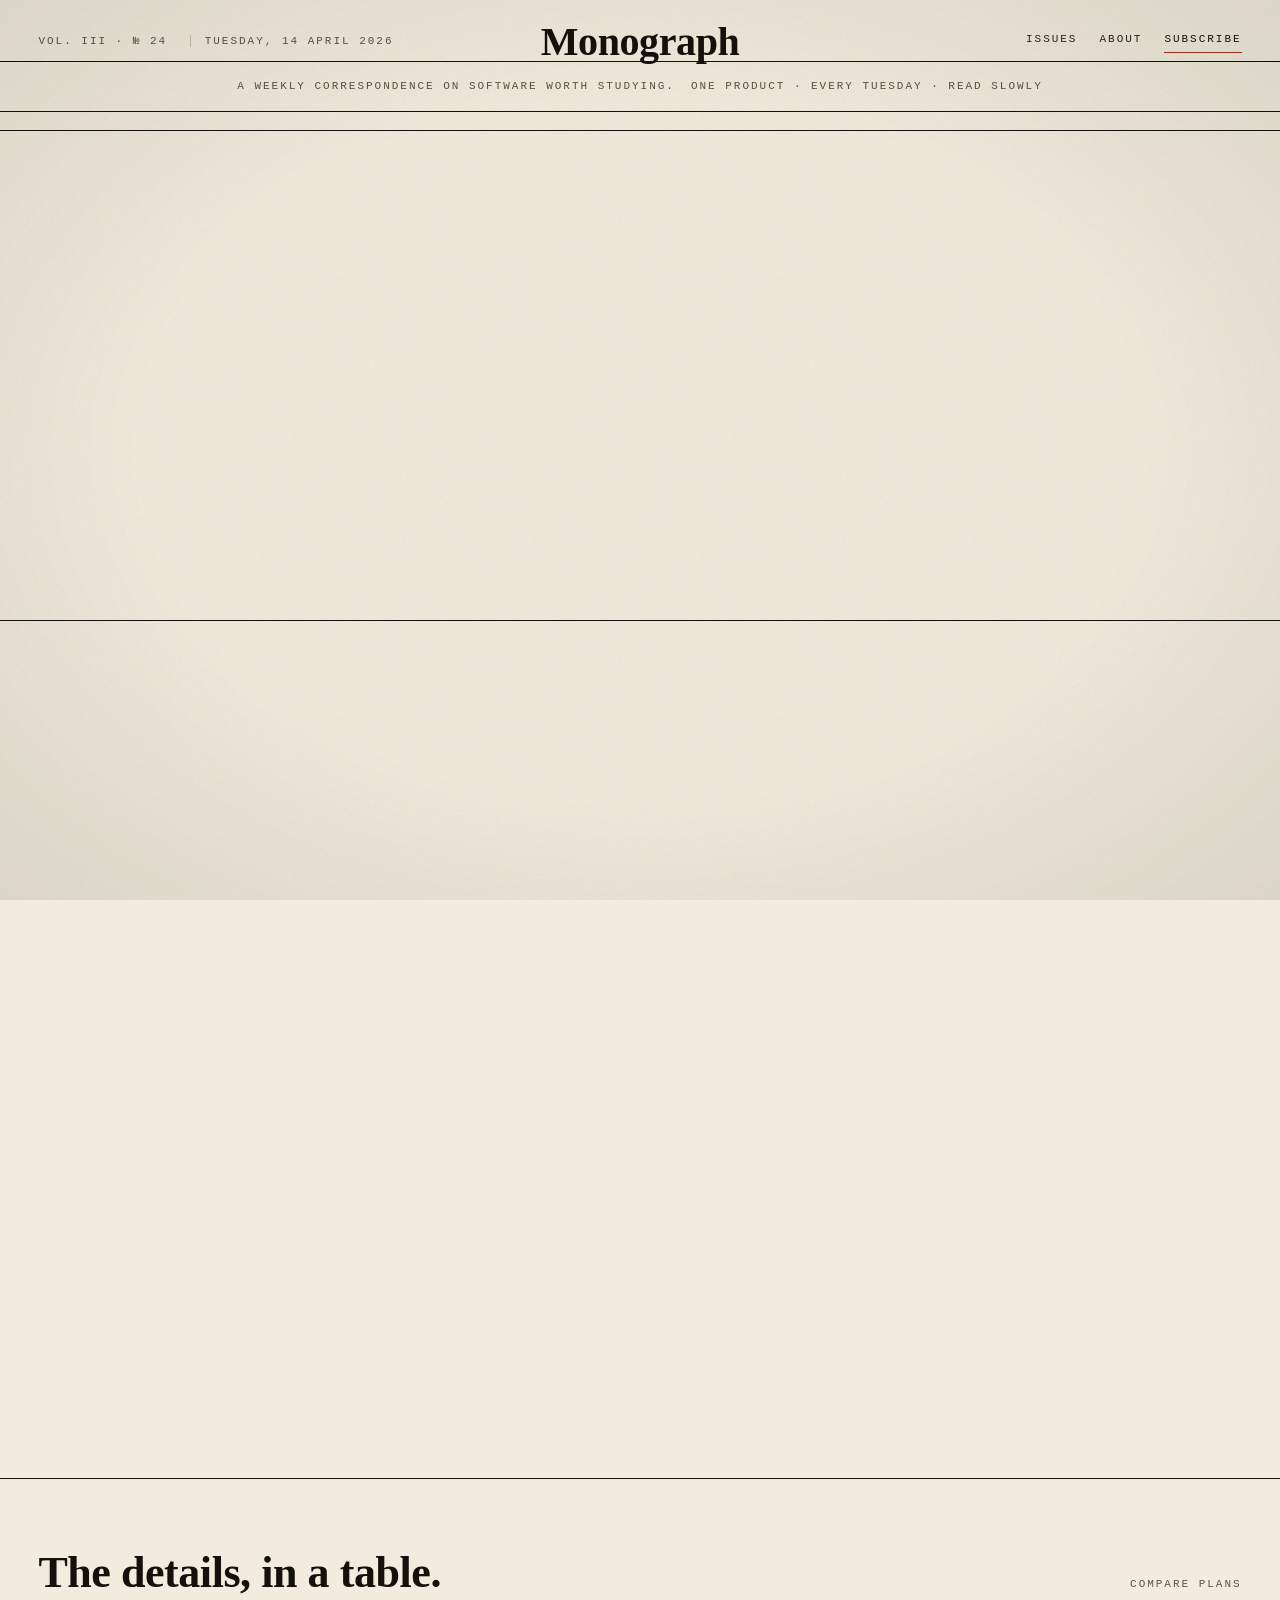
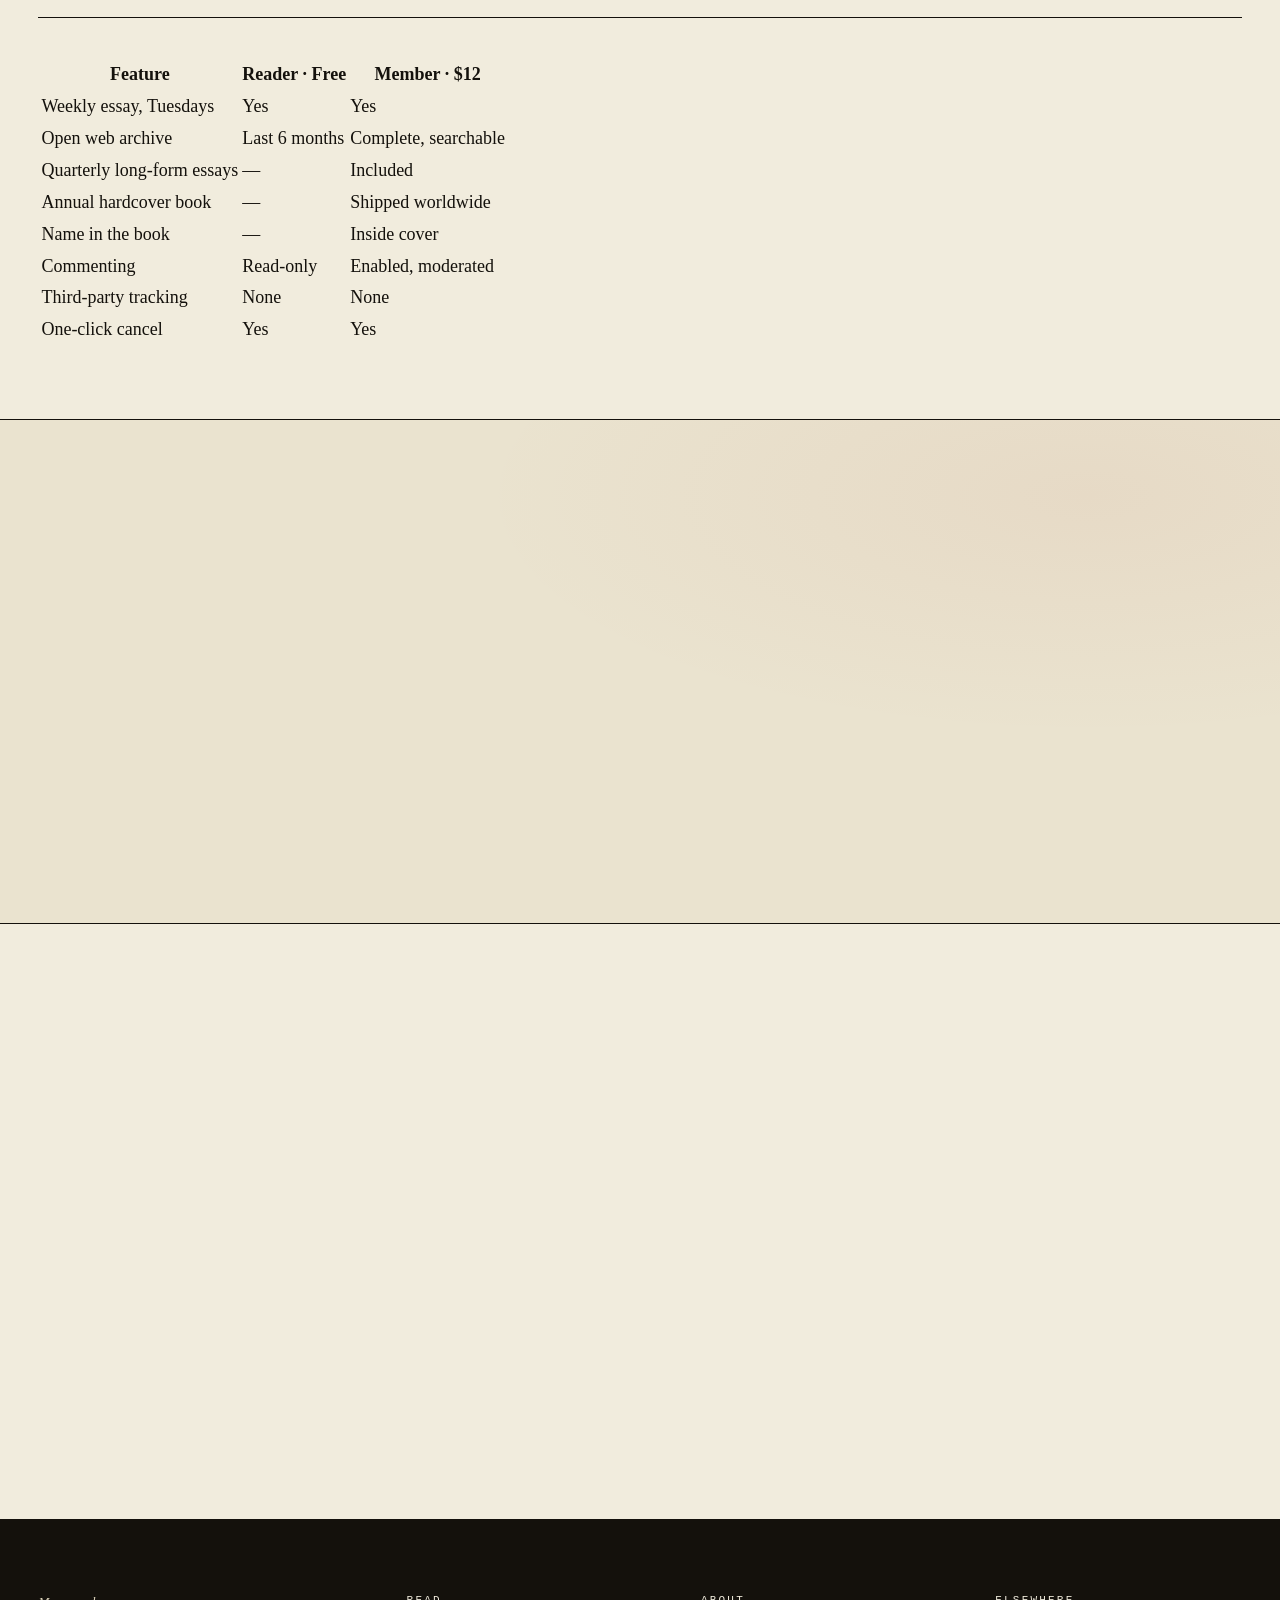
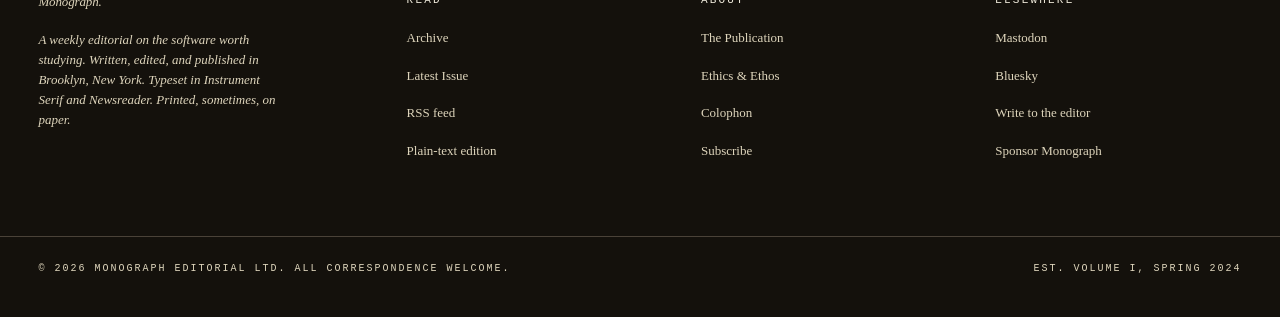
==== pricing.html @ d517e4b1 "Initial commit: Monograph site + weekly issue toolchain Static multi-page editorial site (index, arc" ====
<!doctype html>
<html lang="en">
<head>
<meta charset="utf-8">
<meta name="viewport" content="width=device-width, initial-scale=1">
<meta http-equiv="Content-Security-Policy" content="default-src 'self'; style-src 'self' https://fonts.googleapis.com; font-src 'self' https://fonts.gstatic.com; img-src 'self' data:; script-src 'self'; connect-src 'self'; frame-ancestors 'none'; base-uri 'self'; form-action 'self'; object-src 'none'; upgrade-insecure-requests">
<meta name="referrer" content="strict-origin-when-cross-origin">
<meta name="robots" content="index, follow">
<meta name="color-scheme" content="light">
<meta name="theme-color" content="#F1ECDD">
<title>Subscribe — Monograph</title>
<meta name="description" content="Subscribe to Monograph. Free weekly newsletter plus a $12/month tier with the full archive, quarterly long-form, and the annual book.">

<link rel="preconnect" href="https://fonts.googleapis.com" crossorigin>
<link rel="preconnect" href="https://fonts.gstatic.com" crossorigin>
<link rel="stylesheet" href="https://fonts.googleapis.com/css2?family=Instrument+Serif:ital@0;1&family=Newsreader:ital,opsz,wght@0,6..72,300..700;1,6..72,300..700&family=JetBrains+Mono:wght@400;500&display=swap">
<link rel="stylesheet" href="assets/css/main.css">

<link rel="canonical" href="/pricing.html">
</head>
<body>

<a class="skip" href="#main">Skip to content</a>

<header class="masthead" role="banner">
  <div class="shell masthead-inner">
    <div class="masthead-left">
      <span>Vol. III · №&nbsp;24</span>
      <span>Tuesday, 14 April 2026</span>
    </div>
    <h1 class="wordmark"><a href="index.html" aria-label="Monograph, home">Monograph</a></h1>
    <nav class="masthead-right" aria-label="Primary">
      <a href="archive.html">Issues</a>
      <a href="about.html" data-minor>About</a>
      <a href="pricing.html" aria-current="page">Subscribe</a>
    </nav>
  </div>
  <div class="masthead-sub">
    <div class="masthead-sub-inner">
      <span>A weekly correspondence on software worth studying.</span>
      <span>One product · every Tuesday · read slowly</span>
    </div>
  </div>
</header>

<main id="main">

<section class="page-head">
  <div class="shell">
    <p class="label reveal">Subscribe</p>
    <h1 class="reveal">Two tiers.<br>One <em>pace.</em></h1>
    <p class="dek reveal">Monograph is free to read. A paid membership supports the writing, unlocks the archive, and puts your name in the annual book. Cancel any Tuesday; we will not make it difficult.</p>
  </div>
</section>

<section class="pricing-section" style="padding-top:72px;">
  <div class="shell">
    <div class="plans reveal">
      <article class="plan">
        <p class="label">Reader</p>
        <h3 class="plan-name">The Weekly</h3>
        <div class="plan-price">$0<small>Always</small></div>
        <p class="plan-dek">Free forever. The whole essay, every Tuesday, straight to your inbox.</p>
        <ul class="plan-list">
          <li>Every Tuesday&rsquo;s essay in full, in email</li>
          <li>Open web archive of the last six months</li>
          <li>RSS, plain-text, and HTML editions</li>
          <li>One-click unsubscribe, no retention beyond 30 days</li>
          <li>No tracking pixels, ever</li>
        </ul>
        <a class="btn btn--ghost" href="index.html#signup-heading">Subscribe Free</a>
      </article>

      <article class="plan plan--featured">
        <span class="plan-ribbon">Supporter</span>
        <p class="label">Member</p>
        <h3 class="plan-name">The Full Annual</h3>
        <div class="plan-price">$12<small>/month</small></div>
        <p class="plan-dek">Everything in Reader, plus the complete archive, quarterly long-form, and the annual hardcover.</p>
        <ul class="plan-list">
          <li>Every issue since Volume&nbsp;I, fully searchable</li>
          <li>Quarterly long-form essays (&sim;8,000 words)</li>
          <li>The annual hardcover, shipped worldwide</li>
          <li>Your name printed on the inside cover</li>
          <li>Commenting on all issues, moderated weekly</li>
          <li>Invitation to the annual reader dinner in Brooklyn</li>
        </ul>
        <a class="btn" href="#membership-form" style="align-self:flex-start;">Become a Member</a>
      </article>
    </div>

    <div style="display:grid;grid-template-columns:1fr 1fr;gap:40px;margin-top:64px;max-width:920px;" class="reveal">
      <div>
        <p class="label" style="display:block;margin-bottom:10px;">Annual option</p>
        <p style="font-family:var(--serif-display);font-size:30px;line-height:1.1;letter-spacing:-0.01em;color:var(--ink);">Pay annually at <em style="color:var(--accent);font-style:italic;">$120</em> &mdash; two months on the house.</p>
      </div>
      <div>
        <p class="label" style="display:block;margin-bottom:10px;">Founding reader</p>
        <p style="font-family:var(--serif-display);font-size:30px;line-height:1.1;letter-spacing:-0.01em;color:var(--ink);">Name a price above <em style="color:var(--accent);font-style:italic;">$240/year</em>. Extra support shows up in the book.</p>
      </div>
    </div>
  </div>
</section>

<section class="issues-section" style="padding-top:88px;" aria-labelledby="compare-heading">
  <div class="shell">
    <div class="section-head">
      <h2 id="compare-heading">The details, in a table.</h2>
      <span class="label">Compare plans</span>
    </div>

    <div style="border:1px solid var(--ink);overflow-x:auto;">
      <table style="width:100%;border-collapse:collapse;font-family:var(--serif-body);font-size:var(--fs-base);min-width:640px;">
        <thead>
          <tr style="border-bottom:1px solid var(--ink);background:var(--paper-soft);">
            <th style="text-align:left;padding:18px 22px;font-family:var(--mono);font-size:var(--fs-micro);text-transform:uppercase;letter-spacing:0.2em;color:var(--ink-3);font-weight:400;">Feature</th>
            <th style="text-align:left;padding:18px 22px;font-family:var(--mono);font-size:var(--fs-micro);text-transform:uppercase;letter-spacing:0.2em;color:var(--ink-3);font-weight:400;">Reader &middot; Free</th>
            <th style="text-align:left;padding:18px 22px;font-family:var(--mono);font-size:var(--fs-micro);text-transform:uppercase;letter-spacing:0.2em;color:var(--accent);font-weight:400;">Member &middot; $12</th>
          </tr>
        </thead>
        <tbody>
          <tr style="border-bottom:1px solid var(--rule-soft);"><td style="padding:16px 22px;">Weekly essay, Tuesdays</td><td style="padding:16px 22px;">Yes</td><td style="padding:16px 22px;">Yes</td></tr>
          <tr style="border-bottom:1px solid var(--rule-soft);"><td style="padding:16px 22px;">Open web archive</td><td style="padding:16px 22px;">Last 6 months</td><td style="padding:16px 22px;">Complete, searchable</td></tr>
          <tr style="border-bottom:1px solid var(--rule-soft);"><td style="padding:16px 22px;">Quarterly long-form essays</td><td style="padding:16px 22px;">—</td><td style="padding:16px 22px;">Included</td></tr>
          <tr style="border-bottom:1px solid var(--rule-soft);"><td style="padding:16px 22px;">Annual hardcover book</td><td style="padding:16px 22px;">—</td><td style="padding:16px 22px;">Shipped worldwide</td></tr>
          <tr style="border-bottom:1px solid var(--rule-soft);"><td style="padding:16px 22px;">Name in the book</td><td style="padding:16px 22px;">—</td><td style="padding:16px 22px;">Inside cover</td></tr>
          <tr style="border-bottom:1px solid var(--rule-soft);"><td style="padding:16px 22px;">Commenting</td><td style="padding:16px 22px;">Read-only</td><td style="padding:16px 22px;">Enabled, moderated</td></tr>
          <tr style="border-bottom:1px solid var(--rule-soft);"><td style="padding:16px 22px;">Third-party tracking</td><td style="padding:16px 22px;">None</td><td style="padding:16px 22px;">None</td></tr>
          <tr><td style="padding:16px 22px;">One-click cancel</td><td style="padding:16px 22px;">Yes</td><td style="padding:16px 22px;">Yes</td></tr>
        </tbody>
      </table>
    </div>
  </div>
</section>

<section class="signup" id="membership-form" aria-labelledby="signup-heading-pricing">
  <div class="shell signup-grid">
    <div class="reveal">
      <p class="label" style="color:var(--accent);margin-bottom:20px;display:block;">Start reading</p>
      <h2 id="signup-heading-pricing">Begin with the <em>free</em><br>weekly letter.</h2>
      <p>Subscribe to the free edition below. To upgrade to Member, follow the link in this Tuesday&rsquo;s email &mdash; we route billing through a real processor rather than a form on this page.</p>
    </div>
    <form class="signup-form reveal" data-signup data-source="pricing" action="/api/subscribe" method="post" novalidate>
      <label class="label" for="email-pricing">Enter your email address</label>
      <div class="field">
        <input type="email" id="email-pricing" name="email" placeholder="reader@example.com" autocomplete="email" maxlength="254" spellcheck="false" required>
        <button type="submit" class="btn">Subscribe</button>
      </div>
      <div class="hp-field" aria-hidden="true">
        <label for="hp-pricing">Leave this field empty</label>
        <input type="text" id="hp-pricing" name="website" tabindex="-1" autocomplete="off">
      </div>
      <p class="form-note">Free. One email each Tuesday. Unsubscribe with a single click.</p>
      <p class="form-status" role="status" aria-live="polite"></p>
    </form>
  </div>
</section>

<section class="ednote">
  <div class="shell ednote-grid">
    <div class="reveal">
      <p class="label">FAQ</p>
      <hr class="rule" style="margin-top:18px;max-width:96px;">
    </div>
    <div class="ednote-body reveal">
      <p><em>Is the archive really free for six months?</em> Yes. Every issue is free to read for at least six months; about half of them are free forever. Membership unlocks the full back catalogue.</p>
      <p><em>Do you have a student rate?</em> Write to us with any .edu address; we will switch your membership to $5/mo, no questions.</p>
      <p><em>Can companies buy a group membership?</em> Yes. Team plans start at ten seats for $800/yr. Each seat is a real person with a real archive. No site licenses, no seat-pool abuse.</p>
      <p><em>What about refunds?</em> We refund unused months, pro-rated, for any reason, if you ask within a year.</p>
    </div>
  </div>
</section>

</main>

<footer class="colophon" role="contentinfo">
  <div class="shell colophon-grid">
    <div>
      <p class="colophon-mark">Monograph.</p>
      <p>A weekly editorial on the software worth studying. Written, edited, and published in Brooklyn, New York. Typeset in Instrument Serif and Newsreader. Printed, sometimes, on paper.</p>
    </div>
    <div>
      <h4>Read</h4>
      <ul>
        <li><a href="archive.html">Archive</a></li>
        <li><a href="issues/024-linear.html">Latest Issue</a></li>
        <li><a href="#">RSS feed</a></li>
        <li><a href="#">Plain-text edition</a></li>
      </ul>
    </div>
    <div>
      <h4>About</h4>
      <ul>
        <li><a href="about.html">The Publication</a></li>
        <li><a href="about.html#ethics">Ethics &amp; Ethos</a></li>
        <li><a href="about.html#colophon">Colophon</a></li>
        <li><a href="pricing.html">Subscribe</a></li>
      </ul>
    </div>
    <div>
      <h4>Elsewhere</h4>
      <ul>
        <li><a href="#" rel="noopener noreferrer">Mastodon</a></li>
        <li><a href="#" rel="noopener noreferrer">Bluesky</a></li>
        <li><a href="mailto:editor@monograph.press">Write to the editor</a></li>
        <li><a href="#" rel="noopener noreferrer">Sponsor Monograph</a></li>
      </ul>
    </div>
  </div>

  <div class="shell colophon-bottom">
    <span>© <span data-year>2026</span> Monograph Editorial Ltd. All correspondence welcome.</span>
    <span>Est. Volume I, Spring 2024</span>
  </div>
</footer>

<script src="assets/js/main.js" defer></script>
<script src="assets/js/signup.js" defer></script>
</body>
</html>
---- assets/css/main.css ----
/* =========================================================
   Monograph — Editorial stylesheet
   ========================================================= */

/* ---------- Reset ---------- */
*, *::before, *::after { box-sizing: border-box; }
html, body, h1, h2, h3, h4, h5, h6, p, figure, blockquote, dl, dd, ul, ol { margin: 0; padding: 0; }
ul, ol { list-style: none; }
img, svg { display: block; max-width: 100%; }
button { font: inherit; background: none; border: 0; cursor: pointer; color: inherit; }
input, textarea { font: inherit; color: inherit; }
a { color: inherit; text-decoration: none; }

/* ---------- Tokens ---------- */
:root {
  /* Palette — aged paper, ink, vermillion */
  --paper:        #F1ECDD;
  --paper-soft:   #EAE3CF;
  --paper-deep:   #DED5BC;
  --ink:          #14110C;
  --ink-2:        #2A241B;
  --ink-3:        #5B5244;
  --ink-4:        #8A8170;
  --rule:         #C8BFA6;
  --rule-soft:    #D7CEB6;
  --accent:       #A5321E;   /* vermillion */
  --accent-deep:  #7F2614;
  --moss:         #3E4E37;   /* secondary link color */

  /* Type */
  --serif-display: "Instrument Serif", "EB Garamond", "Hoefler Text", Georgia, serif;
  --serif-body:    "Newsreader", "Source Serif 4", "Charter", Georgia, serif;
  --mono:          "JetBrains Mono", "IBM Plex Mono", ui-monospace, Menlo, monospace;

  /* Scale */
  --fs-micro:   11px;
  --fs-small:   13px;
  --fs-base:    18px;
  --fs-lede:    22px;
  --fs-h3:      28px;
  --fs-h2:      44px;
  --fs-h1:      72px;
  --fs-display: 128px;

  /* Layout */
  --gutter: clamp(20px, 3vw, 40px);
  --max: 1320px;
  --content: 680px;

  /* Motion */
  --ease: cubic-bezier(0.2, 0.6, 0.2, 1);
}

@media (max-width: 820px) {
  :root {
    --fs-h1: 52px;
    --fs-h2: 34px;
    --fs-display: 84px;
    --fs-base: 17px;
  }
}

/* ---------- Base ---------- */
html { -webkit-text-size-adjust: 100%; scroll-behavior: smooth; }
body {
  font-family: var(--serif-body);
  font-size: var(--fs-base);
  line-height: 1.55;
  color: var(--ink);
  background: var(--paper);
  font-variant-numeric: oldstyle-nums;
  -webkit-font-smoothing: antialiased;
  -moz-osx-font-smoothing: grayscale;
  text-rendering: optimizeLegibility;
  min-height: 100vh;
  position: relative;
  overflow-x: hidden;
}

/* Paper grain overlay */
body::before {
  content: "";
  position: fixed;
  inset: 0;
  pointer-events: none;
  z-index: 1000;
  opacity: 0.35;
  mix-blend-mode: multiply;
  background-image: url("data:image/svg+xml;utf8,<svg xmlns='http://www.w3.org/2000/svg' width='220' height='220'><filter id='n'><feTurbulence type='fractalNoise' baseFrequency='0.9' numOctaves='2' stitchTiles='stitch'/><feColorMatrix values='0 0 0 0 0.08  0 0 0 0 0.07  0 0 0 0 0.05  0 0 0 0.18 0'/></filter><rect width='100%' height='100%' filter='url(%23n)'/></svg>");
}

/* Vignette for paper edges */
body::after {
  content: "";
  position: fixed;
  inset: 0;
  pointer-events: none;
  z-index: 999;
  background: radial-gradient(ellipse at center, transparent 55%, rgba(20,17,12,0.08) 100%);
}

::selection { background: var(--accent); color: var(--paper); }

/* ---------- Typographic primitives ---------- */
.display {
  font-family: var(--serif-display);
  font-weight: 400;
  letter-spacing: -0.01em;
  line-height: 0.95;
}

.ital { font-style: italic; font-family: var(--serif-display); letter-spacing: 0; }

.label {
  font-family: var(--mono);
  font-size: var(--fs-micro);
  text-transform: uppercase;
  letter-spacing: 0.18em;
  color: var(--ink-3);
}

.rule {
  border: 0;
  height: 1px;
  background: var(--ink);
  margin: 0;
}

.rule--soft { background: var(--rule); }
.rule--thick { height: 3px; background: var(--ink); }
.rule--double {
  height: 6px;
  background: none;
  border-top: 1px solid var(--ink);
  border-bottom: 1px solid var(--ink);
}

a {
  color: var(--ink);
  text-decoration: underline;
  text-decoration-color: var(--rule);
  text-underline-offset: 0.18em;
  text-decoration-thickness: 1px;
  transition: color 180ms var(--ease), text-decoration-color 180ms var(--ease);
}
a:hover {
  color: var(--accent);
  text-decoration-color: var(--accent);
}

/* ---------- Layout shell ---------- */
.shell {
  max-width: var(--max);
  margin: 0 auto;
  padding: 0 var(--gutter);
  position: relative;
  z-index: 2;
}

/* ---------- Masthead ---------- */
.masthead {
  padding: 22px 0 18px;
  border-bottom: 1px solid var(--ink);
  background: var(--paper);
  position: relative;
  z-index: 10;
}

.masthead-inner {
  display: grid;
  grid-template-columns: 1fr auto 1fr;
  align-items: center;
  gap: 24px;
}

.masthead-left {
  font-family: var(--mono);
  font-size: var(--fs-micro);
  text-transform: uppercase;
  letter-spacing: 0.18em;
  color: var(--ink-3);
}

.masthead-left span + span { margin-left: 14px; padding-left: 14px; border-left: 1px solid var(--rule); }

.wordmark {
  font-family: var(--serif-display);
  font-size: 40px;
  line-height: 1;
  letter-spacing: -0.01em;
  text-align: center;
  color: var(--ink);
}

.wordmark a { text-decoration: none; }
.wordmark a:hover { color: var(--accent); }

.masthead-right {
  justify-self: end;
  display: flex;
  align-items: center;
  gap: 22px;
  font-family: var(--mono);
  font-size: var(--fs-micro);
  text-transform: uppercase;
  letter-spacing: 0.18em;
}

.masthead-right a { text-decoration: none; color: var(--ink-2); position: relative; padding-bottom: 4px; }
.masthead-right a::after {
  content: "";
  position: absolute;
  left: 0; right: 0; bottom: 0;
  height: 1px;
  background: var(--accent);
  transform: scaleX(0);
  transform-origin: left;
  transition: transform 280ms var(--ease);
}
.masthead-right a:hover { color: var(--ink); }
.masthead-right a:hover::after, .masthead-right a[aria-current="page"]::after { transform: scaleX(1); }
.masthead-right a[aria-current="page"] { color: var(--ink); }

.masthead-sub {
  border-top: 1px solid var(--ink);
  border-bottom: 1px solid var(--ink);
  padding: 8px 0;
  margin-top: -1px;
  display: flex;
  justify-content: space-between;
  align-items: center;
  font-family: var(--mono);
  font-size: var(--fs-micro);
  text-transform: uppercase;
  letter-spacing: 0.18em;
  color: var(--ink-3);
}

.masthead-sub-inner {
  max-width: var(--max);
  margin: 0 auto;
  padding: 8px var(--gutter);
  display: flex;
  justify-content: space-between;
  gap: 16px;
  flex-wrap: wrap;
}

@media (max-width: 760px) {
  .masthead-left { display: none; }
  .masthead-inner { grid-template-columns: 1fr auto; }
  .masthead-right { gap: 14px; }
  .masthead-right a[data-minor] { display: none; }
  .wordmark { font-size: 30px; }
}

/* ---------- Hero / Lead ---------- */
.lead {
  padding: 56px 0 40px;
  border-bottom: 1px solid var(--ink);
  position: relative;
}

.lead-grid {
  display: grid;
  grid-template-columns: 1.4fr 1fr;
  gap: 56px;
  align-items: end;
}

.lead-headline {
  font-family: var(--serif-display);
  font-size: var(--fs-display);
  line-height: 0.92;
  letter-spacing: -0.02em;
  color: var(--ink);
}

.lead-headline em {
  font-style: italic;
  color: var(--accent);
  font-family: var(--serif-display);
}

.lead-kicker {
  font-family: var(--mono);
  font-size: var(--fs-micro);
  letter-spacing: 0.22em;
  text-transform: uppercase;
  color: var(--accent);
  margin-bottom: 22px;
}

.lead-kicker::before { content: "§ "; }

.lead-sub {
  font-family: var(--serif-body);
  font-size: var(--fs-lede);
  line-height: 1.45;
  color: var(--ink-2);
  font-style: italic;
  max-width: 46ch;
}

.lead-meta {
  display: flex;
  flex-direction: column;
  gap: 14px;
  border-left: 1px solid var(--ink);
  padding-left: 28px;
}

.lead-meta .label { color: var(--ink-3); }
.lead-meta p { font-size: var(--fs-base); color: var(--ink-2); line-height: 1.5; }
.lead-meta strong { font-weight: 500; color: var(--ink); }

@media (max-width: 880px) {
  .lead-grid { grid-template-columns: 1fr; gap: 36px; }
  .lead-meta { border-left: 0; padding-left: 0; border-top: 1px solid var(--rule); padding-top: 22px; }
}

/* ---------- Feature (current issue) ---------- */
.feature {
  padding: 72px 0 80px;
  border-bottom: 1px solid var(--ink);
}

.feature-header {
  display: flex;
  justify-content: space-between;
  align-items: baseline;
  margin-bottom: 34px;
  flex-wrap: wrap;
  gap: 12px;
}

.feature-title {
  font-family: var(--mono);
  font-size: var(--fs-micro);
  letter-spacing: 0.22em;
  text-transform: uppercase;
  color: var(--ink);
}

.feature-title::before {
  content: "";
  display: inline-block;
  width: 28px;
  height: 1px;
  background: var(--accent);
  vertical-align: middle;
  margin-right: 14px;
  transform: translateY(-2px);
}

.feature-grid {
  display: grid;
  grid-template-columns: 1.1fr 1fr;
  gap: 72px;
  align-items: start;
}

.feature-cover {
  aspect-ratio: 4 / 5;
  position: relative;
  overflow: hidden;
  background: var(--ink);
  border: 1px solid var(--ink);
  box-shadow: 14px 14px 0 var(--ink);
}

.feature-copy h2 {
  font-family: var(--serif-display);
  font-size: var(--fs-h1);
  line-height: 0.95;
  letter-spacing: -0.01em;
  color: var(--ink);
  margin-bottom: 22px;
}

.feature-copy .dek {
  font-size: var(--fs-lede);
  line-height: 1.5;
  color: var(--ink-2);
  margin-bottom: 28px;
  font-style: italic;
}

.byline {
  font-family: var(--mono);
  font-size: var(--fs-micro);
  text-transform: uppercase;
  letter-spacing: 0.18em;
  color: var(--ink-3);
  display: flex;
  gap: 16px;
  flex-wrap: wrap;
  margin-bottom: 28px;
}

.byline span + span::before { content: "· "; margin-right: 4px; color: var(--ink-4); }

.excerpt {
  font-size: var(--fs-base);
  line-height: 1.65;
  color: var(--ink-2);
  margin-bottom: 32px;
  max-width: 52ch;
}

.excerpt p + p { margin-top: 1em; }

.readmore {
  font-family: var(--mono);
  font-size: var(--fs-small);
  text-transform: uppercase;
  letter-spacing: 0.18em;
  text-decoration: none;
  color: var(--ink);
  border-bottom: 1px solid var(--ink);
  padding-bottom: 4px;
  transition: color 180ms var(--ease), border-color 180ms var(--ease), transform 220ms var(--ease);
  display: inline-block;
}

.readmore:hover {
  color: var(--accent);
  border-color: var(--accent);
  transform: translateX(3px);
}

.readmore::after { content: " →"; }

@media (max-width: 960px) {
  .feature-grid { grid-template-columns: 1fr; gap: 44px; }
  .feature-cover { max-width: 420px; box-shadow: 10px 10px 0 var(--ink); }
}

/* ---------- Covers (CSS-only editorial art) ---------- */
.cover {
  width: 100%;
  height: 100%;
  position: relative;
  display: flex;
  flex-direction: column;
  justify-content: space-between;
  padding: 28px;
  font-family: var(--mono);
  font-size: var(--fs-micro);
  text-transform: uppercase;
  letter-spacing: 0.2em;
}

.cover-head, .cover-foot {
  display: flex;
  justify-content: space-between;
  color: inherit;
  opacity: 0.85;
  z-index: 3;
  position: relative;
}

.cover-title {
  font-family: var(--serif-display);
  font-size: clamp(36px, 5vw, 64px);
  line-height: 0.9;
  letter-spacing: -0.02em;
  text-transform: none;
  z-index: 3;
  position: relative;
}

/* -- Variants -- */
.cover--linear {
  background: #0B0B0B;
  color: #F1ECDD;
}
.cover--linear::before {
  content: "";
  position: absolute;
  inset: 0;
  background:
    repeating-linear-gradient(90deg, rgba(241,236,221,0.10) 0 1px, transparent 1px 56px),
    repeating-linear-gradient(0deg, rgba(241,236,221,0.06) 0 1px, transparent 1px 56px);
}
.cover--linear::after {
  content: "";
  position: absolute;
  left: 50%; top: 55%;
  width: 58%; height: 58%;
  transform: translate(-50%, -50%) rotate(18deg);
  background: conic-gradient(from 210deg, rgba(165,50,30,0.95), rgba(241,236,221,0.08), rgba(165,50,30,0.95));
  filter: blur(30px);
  opacity: 0.7;
}

.cover--arc {
  background: linear-gradient(160deg, #F1ECDD 0%, #EAE3CF 100%);
  color: var(--ink);
}
.cover--arc::before {
  content: "";
  position: absolute;
  left: -20%; bottom: -40%;
  width: 140%; height: 120%;
  border-radius: 50%;
  background: conic-gradient(from 0deg,
    #FF8A3D, #F1A54E, #E7D66A, #86C97B, #61B8D1, #9D86D9, #D56BA5, #FF8A3D);
  filter: blur(24px);
  opacity: 0.55;
}
.cover--arc::after {
  content: "";
  position: absolute;
  left: -15%; bottom: -30%;
  width: 130%; height: 100%;
  border-radius: 50%;
  border: 1.5px solid var(--ink);
  opacity: 0.4;
}

.cover--raycast {
  background: #161312;
  color: #F1ECDD;
}
.cover--raycast::before {
  content: "⌘  ⎋  ⌥  ⌃  ⇧  ⏎  ⌫  ⇥";
  position: absolute;
  inset: 0;
  display: flex;
  align-items: center;
  justify-content: center;
  font-family: var(--mono);
  font-size: 120px;
  letter-spacing: 0.1em;
  color: rgba(241,236,221,0.08);
  white-space: nowrap;
  overflow: hidden;
}
.cover--raycast::after {
  content: "_";
  position: absolute;
  right: 28px; bottom: 80px;
  font-family: var(--mono);
  color: var(--accent);
  font-size: 56px;
  animation: blink 1s steps(1) infinite;
}
@keyframes blink { 50% { opacity: 0; } }

.cover--things {
  background: #F1ECDD;
  color: var(--ink);
  border: 1px solid var(--ink);
  box-shadow: none;
}
.cover--things::before {
  content: "";
  position: absolute;
  left: 50%; top: 50%;
  width: 22%; aspect-ratio: 1;
  transform: translate(-50%, -50%);
  border: 1.5px solid var(--ink);
  border-radius: 50%;
}
.cover--things::after {
  content: "";
  position: absolute;
  left: 50%; top: 50%;
  width: 6px; height: 6px;
  transform: translate(-50%, -50%);
  background: var(--accent);
  border-radius: 50%;
  box-shadow:
    0 0 0 8px var(--paper),
    -80px 0 0 0 var(--ink),
    80px 0 0 0 var(--ink);
}

.cover--figma {
  background: #F1ECDD;
  color: var(--ink);
  overflow: hidden;
}
.cover--figma::before {
  content: "";
  position: absolute;
  left: 20%; top: 18%;
  width: 58%; height: 58%;
  background: #A5321E;
  mix-blend-mode: multiply;
  transform: rotate(-6deg);
}
.cover--figma::after {
  content: "";
  position: absolute;
  left: 32%; top: 32%;
  width: 58%; height: 58%;
  background: #3E4E37;
  mix-blend-mode: multiply;
  transform: rotate(9deg);
  opacity: 0.9;
}

.cover--notion {
  background: #F1ECDD;
  color: var(--ink);
}
.cover--notion::before {
  content: "";
  position: absolute;
  inset: 18% 18% 18% 18%;
  background:
    linear-gradient(var(--ink), var(--ink)) top left / 100% 1.5px no-repeat,
    linear-gradient(var(--ink), var(--ink)) 0 25% / 100% 1.5px no-repeat,
    linear-gradient(var(--ink), var(--ink)) 0 50% / 100% 1.5px no-repeat,
    linear-gradient(var(--ink), var(--ink)) 0 75% / 100% 1.5px no-repeat,
    linear-gradient(var(--ink), var(--ink)) bottom / 100% 1.5px no-repeat,
    linear-gradient(var(--ink), var(--ink)) left / 1.5px 100% no-repeat,
    linear-gradient(var(--ink), var(--ink)) 25% 0 / 1.5px 100% no-repeat,
    linear-gradient(var(--ink), var(--ink)) 50% 0 / 1.5px 100% no-repeat,
    linear-gradient(var(--ink), var(--ink)) 75% 0 / 1.5px 100% no-repeat,
    linear-gradient(var(--ink), var(--ink)) right / 1.5px 100% no-repeat;
}
.cover--notion::after {
  content: "";
  position: absolute;
  left: 25%; top: 25%;
  width: 25%; height: 25%;
  background: var(--accent);
}

.cover-num {
  position: absolute;
  bottom: 28px; right: 28px;
  font-family: var(--serif-display);
  font-size: clamp(60px, 8vw, 108px);
  line-height: 0.8;
  color: currentColor;
  opacity: 0.9;
  z-index: 3;
  font-style: italic;
}

/* ---------- Archive / issue grid ---------- */
.issues-section { padding: 72px 0; border-bottom: 1px solid var(--ink); }

.section-head {
  display: flex;
  justify-content: space-between;
  align-items: baseline;
  padding-bottom: 22px;
  border-bottom: 1px solid var(--ink);
  margin-bottom: 40px;
  flex-wrap: wrap;
  gap: 12px;
}

.section-head h2 {
  font-family: var(--serif-display);
  font-size: var(--fs-h2);
  letter-spacing: -0.01em;
  line-height: 1;
}

.section-head .label { color: var(--ink-3); }

.issue-grid {
  display: grid;
  grid-template-columns: repeat(3, 1fr);
  gap: 36px 44px;
}

@media (max-width: 960px) { .issue-grid { grid-template-columns: repeat(2, 1fr); } }
@media (max-width: 620px) { .issue-grid { grid-template-columns: 1fr; } }

.issue-card {
  display: flex;
  flex-direction: column;
  gap: 16px;
  text-decoration: none;
  color: inherit;
  transition: transform 350ms var(--ease);
}

.issue-card .thumb {
  aspect-ratio: 4 / 5;
  position: relative;
  overflow: hidden;
  transition: box-shadow 350ms var(--ease), transform 500ms var(--ease);
  border: 1px solid var(--ink);
}

.issue-card:hover { text-decoration: none; }
.issue-card:hover .thumb {
  box-shadow: 10px 10px 0 var(--ink);
  transform: translate(-3px, -3px);
}

.issue-card .meta {
  display: flex;
  justify-content: space-between;
  font-family: var(--mono);
  font-size: var(--fs-micro);
  text-transform: uppercase;
  letter-spacing: 0.2em;
  color: var(--ink-3);
}

.issue-card h3 {
  font-family: var(--serif-display);
  font-size: var(--fs-h3);
  line-height: 1.05;
  color: var(--ink);
  letter-spacing: -0.005em;
}

.issue-card .subject {
  font-family: var(--mono);
  font-size: var(--fs-micro);
  text-transform: uppercase;
  letter-spacing: 0.18em;
  color: var(--accent);
}

.issue-card .sub {
  font-size: var(--fs-small);
  color: var(--ink-3);
  font-style: italic;
  line-height: 1.5;
}

.issue-card:hover h3 { color: var(--accent); }

/* ---------- Signup ---------- */
.signup {
  padding: 88px 0 96px;
  border-bottom: 1px solid var(--ink);
  background:
    radial-gradient(ellipse at 85% 15%, rgba(165,50,30,0.05), transparent 40%),
    var(--paper-soft);
  position: relative;
}

.signup-grid {
  display: grid;
  grid-template-columns: 1.3fr 1fr;
  gap: 72px;
  align-items: center;
}

.signup h2 {
  font-family: var(--serif-display);
  font-size: clamp(44px, 6vw, 88px);
  line-height: 0.95;
  letter-spacing: -0.01em;
  color: var(--ink);
  margin-bottom: 20px;
}

.signup h2 em { color: var(--accent); font-style: italic; }

.signup p {
  font-size: var(--fs-lede);
  line-height: 1.5;
  color: var(--ink-2);
  max-width: 50ch;
  font-style: italic;
}

.signup-form {
  background: var(--paper);
  border: 1px solid var(--ink);
  padding: 32px;
  box-shadow: 12px 12px 0 var(--ink);
  position: relative;
}

.signup-form .label {
  display: block;
  margin-bottom: 16px;
  color: var(--ink);
}

.field {
  display: flex;
  border: 1px solid var(--ink);
  background: var(--paper);
  transition: box-shadow 200ms var(--ease);
}
.field:focus-within { box-shadow: 0 0 0 3px var(--accent); }

.field input[type="email"] {
  flex: 1;
  padding: 16px 18px;
  border: 0;
  background: transparent;
  font-family: var(--serif-body);
  font-size: var(--fs-base);
  outline: 0;
  min-width: 0;
}
.field input[type="email"]::placeholder { color: var(--ink-4); font-style: italic; }

.btn {
  padding: 16px 26px;
  background: var(--ink);
  color: var(--paper);
  border: 0;
  font-family: var(--mono);
  font-size: var(--fs-micro);
  text-transform: uppercase;
  letter-spacing: 0.22em;
  cursor: pointer;
  transition: background 200ms var(--ease);
  white-space: nowrap;
}
.btn:hover { background: var(--accent); }
.btn:disabled { opacity: 0.5; cursor: wait; }

.btn--ghost {
  background: transparent;
  color: var(--ink);
  border: 1px solid var(--ink);
}
.btn--ghost:hover { background: var(--ink); color: var(--paper); }

.form-note {
  margin-top: 14px;
  font-family: var(--mono);
  font-size: var(--fs-micro);
  letter-spacing: 0.08em;
  color: var(--ink-3);
}

.form-status {
  margin-top: 14px;
  font-family: var(--mono);
  font-size: var(--fs-small);
  letter-spacing: 0.08em;
  min-height: 1.4em;
}
.form-status[data-state="error"] { color: var(--accent-deep); }
.form-status[data-state="success"] { color: var(--moss); }

/* Honeypot — hide from humans, present to bots */
.hp-field {
  position: absolute;
  left: -9999px;
  top: auto;
  width: 1px;
  height: 1px;
  overflow: hidden;
}

@media (max-width: 880px) {
  .signup-grid { grid-template-columns: 1fr; gap: 44px; }
  .signup-form { box-shadow: 8px 8px 0 var(--ink); }
  .field { flex-direction: column; }
  .field input[type="email"] { border-bottom: 1px solid var(--ink); }
  .btn { width: 100%; }
}

/* ---------- Editorial note ---------- */
.ednote {
  padding: 96px 0;
  border-bottom: 1px solid var(--ink);
}

.ednote-grid {
  display: grid;
  grid-template-columns: 1fr 2fr;
  gap: 72px;
}

.ednote .label { margin-bottom: 24px; display: block; }

.ednote-body {
  font-family: var(--serif-body);
  font-size: 22px;
  line-height: 1.5;
  color: var(--ink-2);
  max-width: 60ch;
}

.ednote-body p + p { margin-top: 1.1em; }

.ednote-body em { font-style: italic; color: var(--ink); }

.ednote-sig {
  margin-top: 32px;
  font-family: var(--serif-display);
  font-style: italic;
  font-size: 24px;
  color: var(--ink);
}

.ednote-sig small {
  display: block;
  font-family: var(--mono);
  font-size: var(--fs-micro);
  text-transform: uppercase;
  letter-spacing: 0.2em;
  color: var(--ink-3);
  font-style: normal;
  margin-top: 8px;
}

@media (max-width: 880px) {
  .ednote-grid { grid-template-columns: 1fr; gap: 24px; }
}

/* ---------- Pricing preview / table ---------- */
.pricing-section { padding: 88px 0; border-bottom: 1px solid var(--ink); }

.pricing-intro {
  max-width: 60ch;
  margin-bottom: 48px;
}

.pricing-intro h2 {
  font-family: var(--serif-display);
  font-size: var(--fs-h2);
  line-height: 1;
  margin-bottom: 18px;
}

.pricing-intro p {
  font-size: var(--fs-lede);
  color: var(--ink-2);
  font-style: italic;
  line-height: 1.5;
}

.plans {
  display: grid;
  grid-template-columns: 1fr 1fr;
  gap: 0;
  border: 1px solid var(--ink);
}

@media (max-width: 820px) { .plans { grid-template-columns: 1fr; } }

.plan {
  padding: 40px;
  display: flex;
  flex-direction: column;
  gap: 20px;
  position: relative;
  background: var(--paper);
}

.plan + .plan { border-left: 1px solid var(--ink); }

@media (max-width: 820px) {
  .plan + .plan { border-left: 0; border-top: 1px solid var(--ink); }
}

.plan--featured {
  background: var(--ink);
  color: var(--paper);
}
.plan--featured .label { color: var(--paper-deep); }
.plan--featured .plan-price { color: var(--paper); }
.plan--featured .plan-list li::before { color: var(--paper-deep); }
.plan--featured .btn { background: var(--accent); color: var(--paper); }
.plan--featured .btn:hover { background: var(--paper); color: var(--ink); }

.plan-name {
  font-family: var(--serif-display);
  font-size: 44px;
  letter-spacing: -0.01em;
  line-height: 1;
}

.plan-price {
  font-family: var(--serif-display);
  font-size: 64px;
  line-height: 1;
  letter-spacing: -0.02em;
  color: var(--ink);
}

.plan-price small {
  font-family: var(--mono);
  font-size: var(--fs-micro);
  letter-spacing: 0.2em;
  text-transform: uppercase;
  color: inherit;
  opacity: 0.7;
  vertical-align: super;
  margin-left: 6px;
}

.plan-dek {
  font-size: var(--fs-base);
  line-height: 1.5;
  font-style: italic;
  opacity: 0.85;
}

.plan-list {
  display: flex;
  flex-direction: column;
  gap: 10px;
  margin-top: 10px;
}
.plan-list li {
  font-size: var(--fs-small);
  line-height: 1.55;
  padding-left: 22px;
  position: relative;
}
.plan-list li::before {
  content: "—";
  position: absolute;
  left: 0;
  color: var(--accent);
  font-weight: 700;
}

.plan .btn { margin-top: auto; align-self: flex-start; }

.plan-ribbon {
  position: absolute;
  top: 16px; right: -6px;
  background: var(--accent);
  color: var(--paper);
  font-family: var(--mono);
  font-size: 10px;
  text-transform: uppercase;
  letter-spacing: 0.22em;
  padding: 6px 12px;
  transform: rotate(0);
}

/* ---------- Footer ---------- */
.colophon {
  padding: 72px 0 40px;
  background: var(--ink);
  color: var(--paper-deep);
  position: relative;
  z-index: 2;
}

.colophon-grid {
  display: grid;
  grid-template-columns: 1.3fr 1fr 1fr 1fr;
  gap: 48px;
}

.colophon-mark {
  font-family: var(--serif-display);
  font-size: 52px;
  line-height: 1;
  color: var(--paper);
  letter-spacing: -0.01em;
  margin-bottom: 18px;
}

.colophon p {
  font-size: var(--fs-small);
  line-height: 1.55;
  color: var(--paper-deep);
  font-style: italic;
  max-width: 38ch;
}

.colophon h4 {
  font-family: var(--mono);
  font-size: var(--fs-micro);
  text-transform: uppercase;
  letter-spacing: 0.2em;
  color: var(--paper);
  margin-bottom: 14px;
  font-weight: 400;
}

.colophon ul { display: flex; flex-direction: column; gap: 10px; }

.colophon a {
  color: var(--paper-deep);
  text-decoration: none;
  font-size: var(--fs-small);
  transition: color 180ms var(--ease);
}

.colophon a:hover { color: var(--paper); }

.colophon-bottom {
  margin-top: 72px;
  padding-top: 24px;
  border-top: 1px solid #4A4238;
  display: flex;
  justify-content: space-between;
  gap: 16px;
  font-family: var(--mono);
  font-size: 10px;
  text-transform: uppercase;
  letter-spacing: 0.2em;
  color: var(--paper-deep);
  flex-wrap: wrap;
}

@media (max-width: 820px) {
  .colophon-grid { grid-template-columns: 1fr 1fr; gap: 36px; }
}

/* ---------- Page header (for inner pages) ---------- */
.page-head {
  padding: 72px 0 56px;
  border-bottom: 1px solid var(--ink);
}

.page-head .label { margin-bottom: 20px; display: block; }

.page-head h1 {
  font-family: var(--serif-display);
  font-size: clamp(56px, 9vw, 128px);
  letter-spacing: -0.02em;
  line-height: 0.9;
  color: var(--ink);
  margin-bottom: 18px;
}

.page-head h1 em { font-style: italic; color: var(--accent); }

.page-head .dek {
  font-size: var(--fs-lede);
  line-height: 1.5;
  font-style: italic;
  color: var(--ink-2);
  max-width: 58ch;
}

/* ---------- About page ---------- */
.about-body {
  padding: 72px 0;
  border-bottom: 1px solid var(--ink);
}

.about-grid {
  display: grid;
  grid-template-columns: 1fr 2fr;
  gap: 72px;
  align-items: start;
}

.about-aside { position: sticky; top: 20px; }
.about-aside .label { margin-bottom: 14px; display: block; }
.about-aside p { font-size: var(--fs-small); line-height: 1.6; color: var(--ink-3); font-style: italic; }

.about-copy {
  font-size: 20px;
  line-height: 1.6;
  color: var(--ink-2);
  max-width: 64ch;
}
.about-copy p + p { margin-top: 1em; }
.about-copy h3 {
  font-family: var(--serif-display);
  font-size: 36px;
  letter-spacing: -0.01em;
  line-height: 1.05;
  margin: 1.6em 0 0.4em;
  color: var(--ink);
}
.about-copy em { color: var(--ink); font-style: italic; }

.about-copy blockquote {
  margin: 1.6em 0;
  padding-left: 24px;
  border-left: 2px solid var(--accent);
  font-family: var(--serif-display);
  font-style: italic;
  font-size: 28px;
  line-height: 1.25;
  color: var(--ink);
}

@media (max-width: 880px) {
  .about-grid { grid-template-columns: 1fr; gap: 28px; }
  .about-aside { position: static; }
}

/* ---------- Archive page ---------- */
.archive-body {
  padding: 56px 0 88px;
  border-bottom: 1px solid var(--ink);
}

.archive-year {
  display: flex;
  justify-content: space-between;
  align-items: baseline;
  padding: 18px 0 14px;
  border-bottom: 1px solid var(--ink);
  margin-top: 48px;
  margin-bottom: 28px;
}

.archive-year:first-of-type { margin-top: 0; }

.archive-year h2 {
  font-family: var(--serif-display);
  font-size: 56px;
  line-height: 1;
  letter-spacing: -0.02em;
}
.archive-year .label { color: var(--ink-3); }

/* ---------- Article (issue page) ---------- */
.article {
  background: var(--paper);
  position: relative;
}

.article-head {
  padding: 72px 0 56px;
  text-align: left;
  border-bottom: 1px solid var(--ink);
  position: relative;
}

.article-head .shell {
  max-width: 1100px;
}

.article-meta {
  display: flex;
  gap: 18px;
  font-family: var(--mono);
  font-size: var(--fs-micro);
  text-transform: uppercase;
  letter-spacing: 0.22em;
  color: var(--ink-3);
  margin-bottom: 28px;
  flex-wrap: wrap;
}
.article-meta span { color: var(--ink-3); }
.article-meta .accent { color: var(--accent); }

.article-title {
  font-family: var(--serif-display);
  font-size: clamp(56px, 10vw, 152px);
  line-height: 0.88;
  letter-spacing: -0.025em;
  color: var(--ink);
  max-width: 15ch;
  margin-bottom: 24px;
}

.article-title em { font-style: italic; color: var(--accent); }

.article-dek {
  font-family: var(--serif-body);
  font-size: clamp(20px, 2vw, 26px);
  line-height: 1.45;
  color: var(--ink-2);
  font-style: italic;
  max-width: 52ch;
  margin-bottom: 36px;
}

.article-byline {
  font-family: var(--mono);
  font-size: var(--fs-micro);
  text-transform: uppercase;
  letter-spacing: 0.22em;
  color: var(--ink-3);
  display: flex;
  gap: 20px;
  flex-wrap: wrap;
}
.article-byline strong { color: var(--ink); font-weight: 500; }

/* -- Article body -- */
.article-body {
  padding: 56px 0 88px;
  font-family: var(--serif-body);
  font-size: 20px;
  line-height: 1.65;
  color: var(--ink-2);
}

.article-body .shell { max-width: 720px; }

.article-body > .shell > p:first-of-type::first-letter {
  font-family: var(--serif-display);
  font-size: 92px;
  line-height: 0.82;
  float: left;
  padding-right: 12px;
  padding-top: 6px;
  color: var(--accent);
  font-weight: 400;
}

.article-body p + p { margin-top: 1.1em; }

.article-body h2 {
  font-family: var(--serif-display);
  font-size: 38px;
  line-height: 1.05;
  letter-spacing: -0.01em;
  color: var(--ink);
  margin: 2em 0 0.5em;
}

.article-body h3 {
  font-family: var(--serif-display);
  font-size: 28px;
  line-height: 1.1;
  color: var(--ink);
  margin: 1.8em 0 0.4em;
  font-style: italic;
}

.article-body blockquote {
  margin: 1.6em 0;
  padding: 0;
  font-family: var(--serif-display);
  font-size: 38px;
  line-height: 1.15;
  color: var(--ink);
  letter-spacing: -0.01em;
  font-style: italic;
  border-left: 2px solid var(--accent);
  padding-left: 28px;
}

.article-body ul, .article-body ol {
  margin: 1.2em 0;
  padding-left: 22px;
}

.article-body ul { list-style: none; }
.article-body ul li { padding-left: 12px; position: relative; margin-bottom: 6px; }
.article-body ul li::before {
  content: "—";
  position: absolute;
  left: -22px;
  color: var(--accent);
}

.article-body ol { list-style: decimal; }
.article-body ol li { padding-left: 6px; margin-bottom: 6px; }

.article-body em { color: var(--ink); font-style: italic; }
.article-body strong { color: var(--ink); font-weight: 600; }

.article-body hr.sectbreak {
  border: 0;
  text-align: center;
  margin: 3em 0;
  position: relative;
  height: 1em;
}
.article-body hr.sectbreak::before {
  content: "§  §  §";
  font-family: var(--serif-display);
  font-size: 22px;
  letter-spacing: 0.6em;
  color: var(--accent);
}

.pullquote {
  margin: 2.4em calc((100vw - var(--max)) / -2) 2.4em;
  padding: 48px var(--gutter);
  border-top: 1px solid var(--ink);
  border-bottom: 1px solid var(--ink);
  background: var(--paper-soft);
  text-align: center;
}

.pullquote-text {
  font-family: var(--serif-display);
  font-size: clamp(32px, 4vw, 56px);
  line-height: 1.1;
  letter-spacing: -0.01em;
  color: var(--ink);
  font-style: italic;
  max-width: 26ch;
  margin: 0 auto;
}

.pullquote-text::before, .pullquote-text::after {
  content: "“";
  color: var(--accent);
  display: block;
  font-size: 1.2em;
  line-height: 0.2;
  margin-bottom: 0.2em;
}
.pullquote-text::after { content: "”"; margin-top: 0.4em; }

.article-footer {
  padding: 48px 0 72px;
  border-top: 1px solid var(--ink);
}

.article-footer .shell { max-width: 1100px; }

.article-footer-grid {
  display: grid;
  grid-template-columns: 1.2fr 1fr;
  gap: 56px;
  align-items: start;
}

.article-footer h4 {
  font-family: var(--serif-display);
  font-size: 34px;
  letter-spacing: -0.01em;
  line-height: 1;
  margin-bottom: 18px;
}

.article-footer p { font-size: var(--fs-base); color: var(--ink-2); font-style: italic; line-height: 1.55; max-width: 48ch; }

@media (max-width: 880px) {
  .article-footer-grid { grid-template-columns: 1fr; gap: 32px; }
  .pullquote { margin-left: calc(var(--gutter) * -1); margin-right: calc(var(--gutter) * -1); }
}

/* -- Related -- */
.related {
  padding: 64px 0;
  border-top: 1px solid var(--ink);
}

.related h3 {
  font-family: var(--mono);
  font-size: var(--fs-micro);
  text-transform: uppercase;
  letter-spacing: 0.2em;
  color: var(--ink-3);
  margin-bottom: 28px;
}

.related-grid {
  display: grid;
  grid-template-columns: repeat(3, 1fr);
  gap: 28px;
}

@media (max-width: 820px) {
  .related-grid { grid-template-columns: 1fr; }
}

/* ---------- Reveal animations ---------- */
.reveal {
  opacity: 0;
  transform: translateY(16px);
  transition: opacity 720ms var(--ease), transform 720ms var(--ease);
}
.reveal.is-in { opacity: 1; transform: none; }

@media (prefers-reduced-motion: reduce) {
  .reveal { opacity: 1; transform: none; transition: none; }
  html { scroll-behavior: auto; }
  .cover--raycast::after { animation: none; }
}

/* ---------- Skip link ---------- */
.skip {
  position: absolute;
  left: -9999px;
}
.skip:focus {
  left: 12px;
  top: 12px;
  background: var(--ink);
  color: var(--paper);
  padding: 10px 16px;
  font-family: var(--mono);
  font-size: var(--fs-micro);
  letter-spacing: 0.2em;
  text-transform: uppercase;
  z-index: 1001;
}

/* ---------- Focus ---------- */
:focus-visible { outline: 2px solid var(--accent); outline-offset: 3px; }
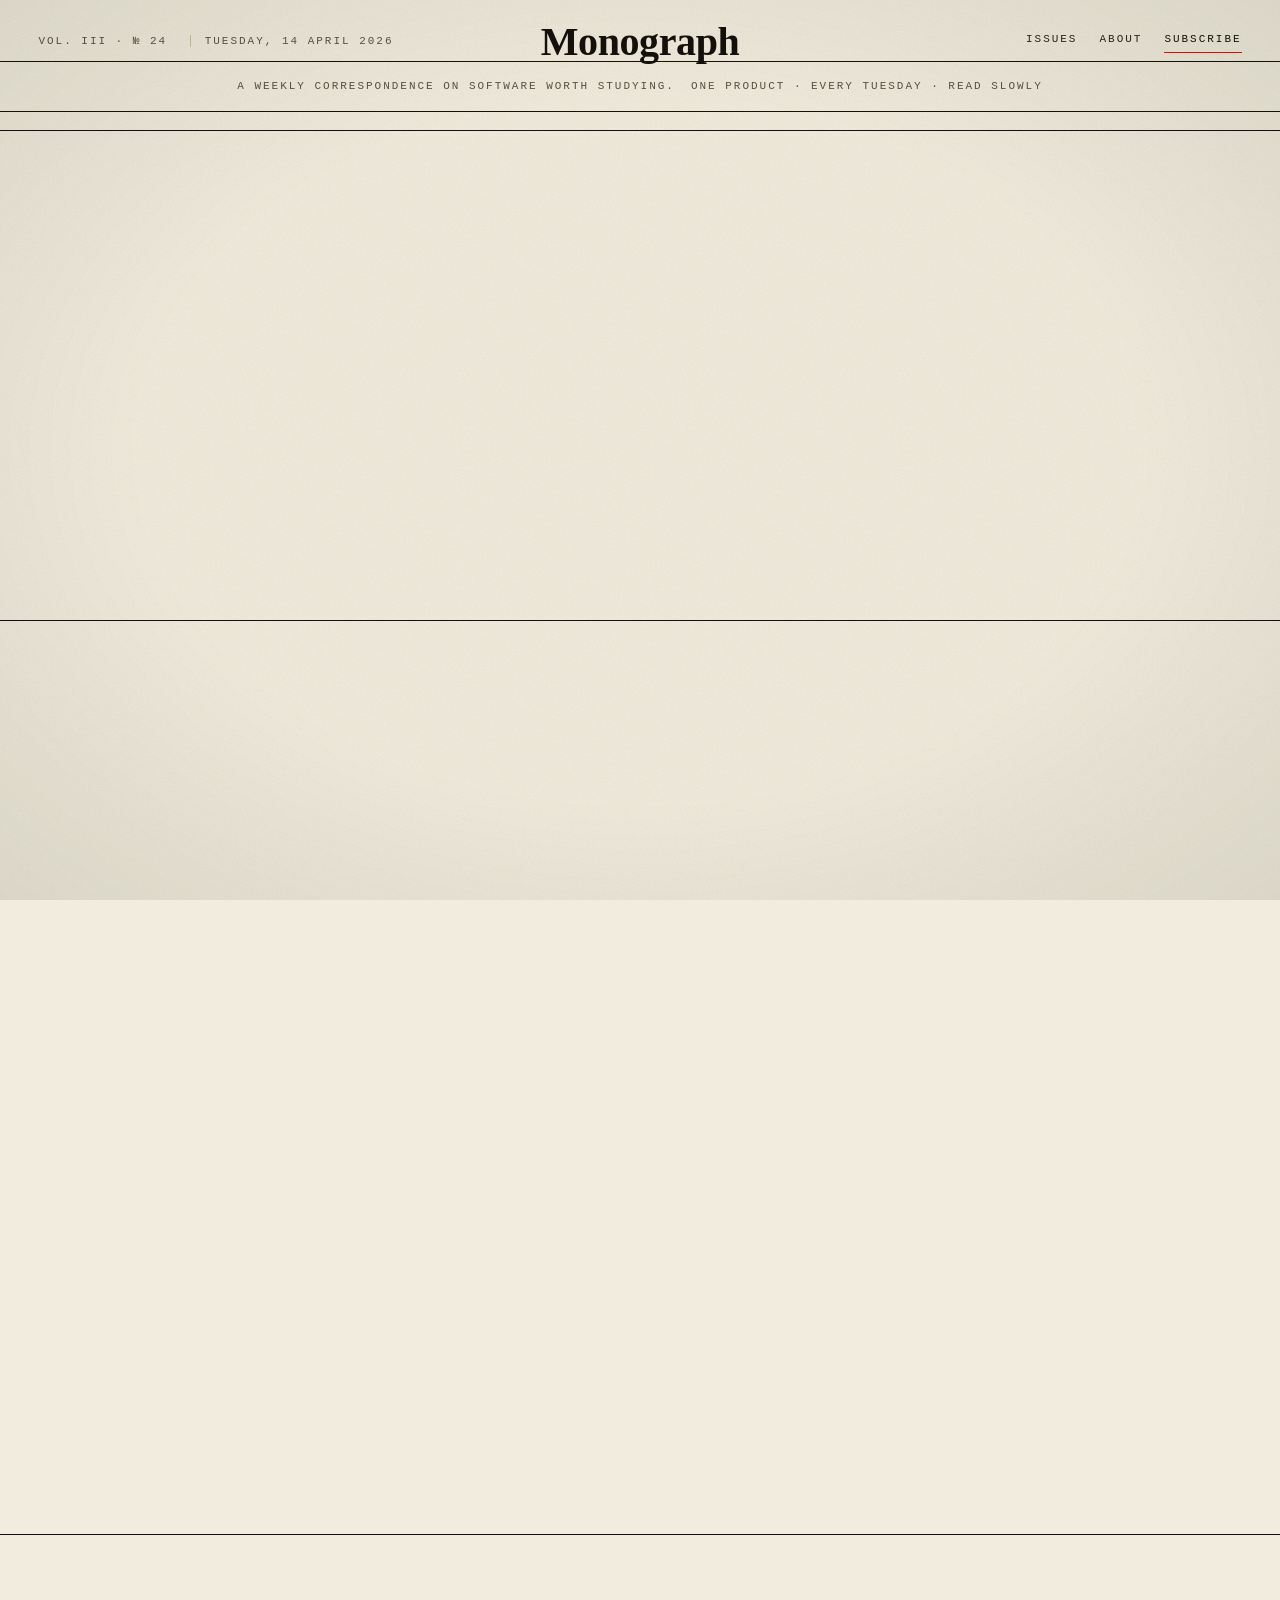
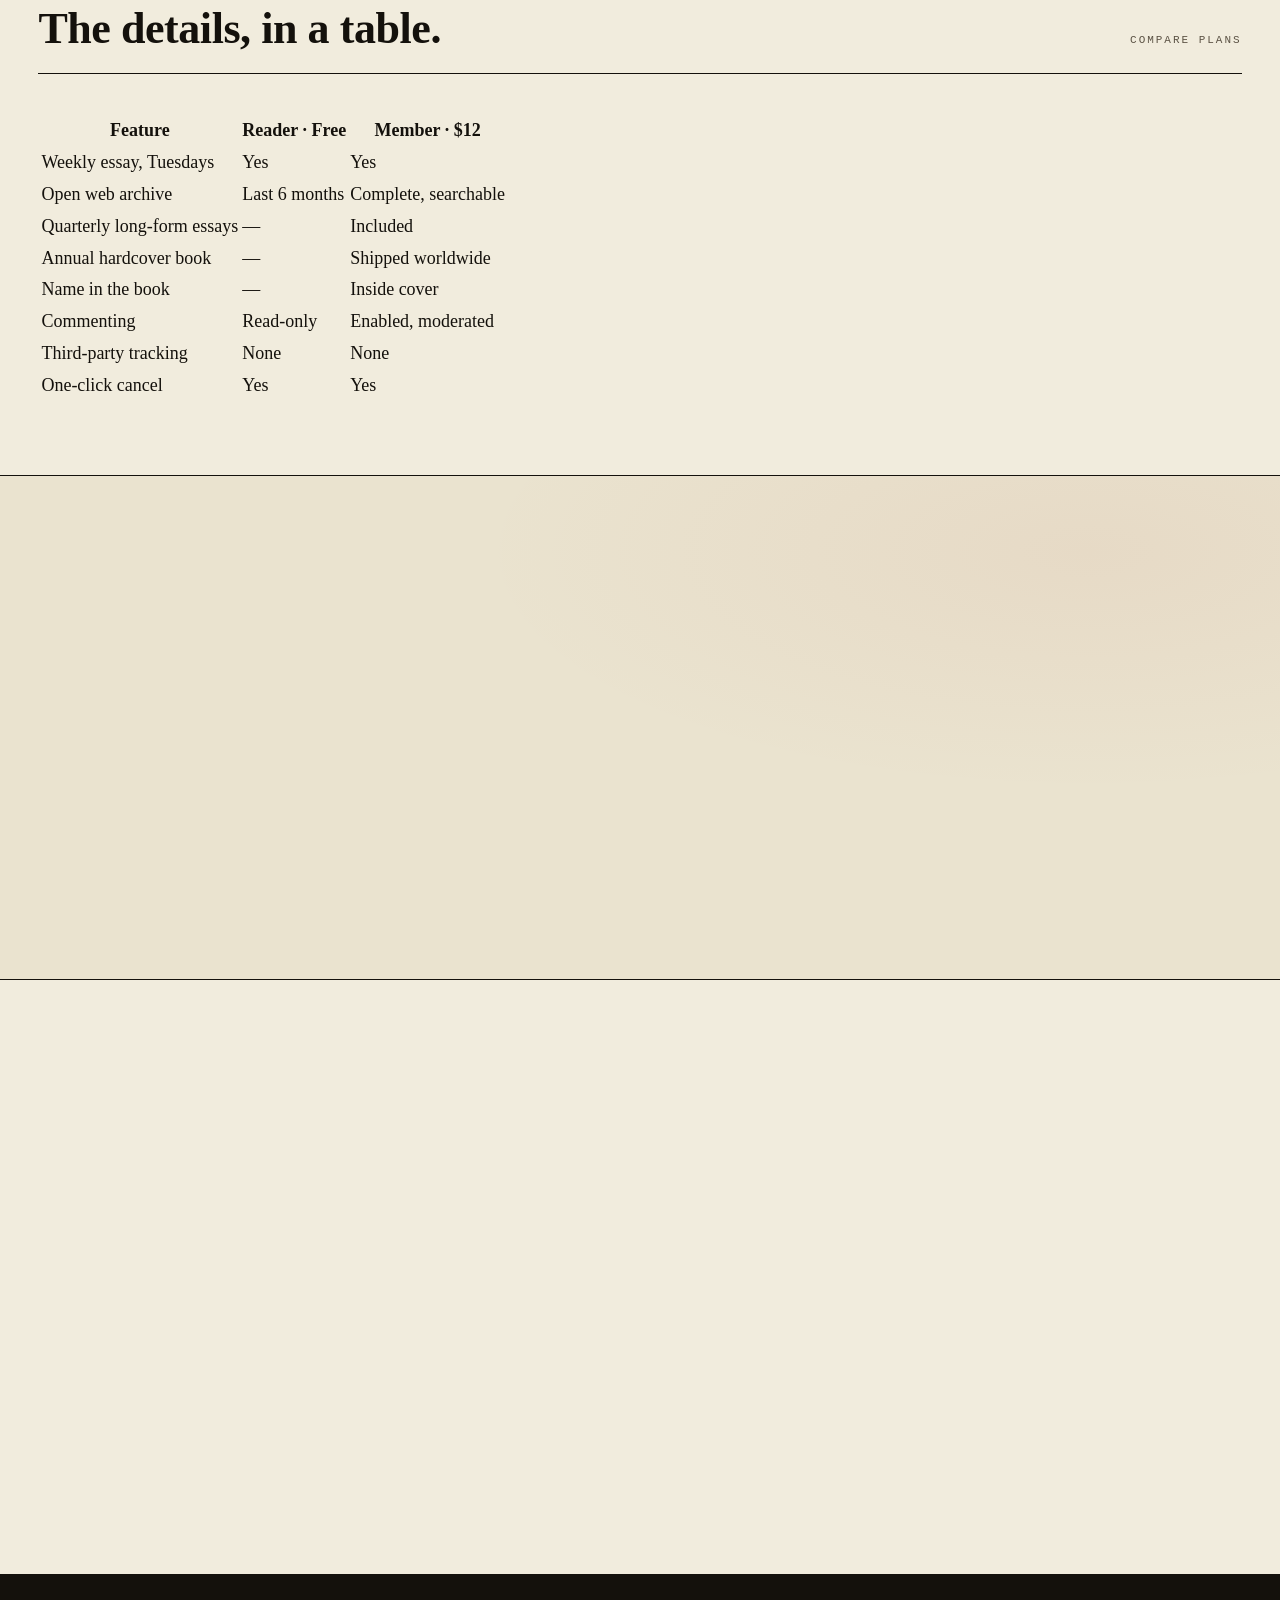
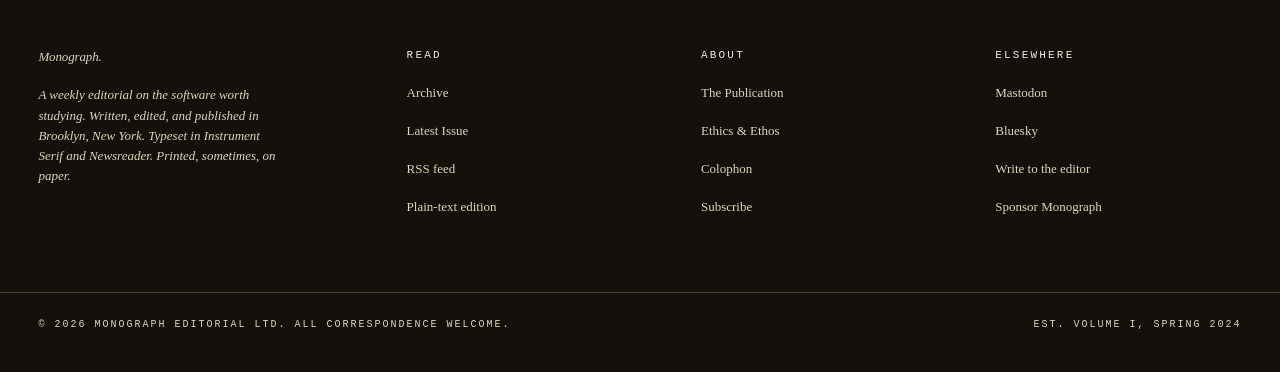
==== commit 7f7e61a0: "Wire pricing CTAs to Stripe Payment Links Point Member / Annual / Patron buttons at their respective" ====
--- a/pricing.html
+++ b/pricing.html
@@ -85,7 +85,7 @@
           <li>Commenting on all issues, moderated weekly</li>
           <li>Invitation to the annual reader dinner in Brooklyn</li>
         </ul>
-        <a class="btn" href="#membership-form" style="align-self:flex-start;">Become a Member</a>
+        <a class="btn" href="https://buy.stripe.com/eVqeVe9Fqdt22DT5Mb0gw00" target="_blank" rel="noopener noreferrer" style="align-self:flex-start;">Become a Member</a>
       </article>
     </div>
 
@@ -93,10 +93,12 @@
       <div>
         <p class="label" style="display:block;margin-bottom:10px;">Annual option</p>
         <p style="font-family:var(--serif-display);font-size:30px;line-height:1.1;letter-spacing:-0.01em;color:var(--ink);">Pay annually at <em style="color:var(--accent);font-style:italic;">$120</em> &mdash; two months on the house.</p>
+        <a class="btn" href="https://buy.stripe.com/4gM00k5pabkU4M15Mb0gw01" target="_blank" rel="noopener noreferrer" style="margin-top:24px;">Subscribe annually</a>
       </div>
       <div>
         <p class="label" style="display:block;margin-bottom:10px;">Founding reader</p>
         <p style="font-family:var(--serif-display);font-size:30px;line-height:1.1;letter-spacing:-0.01em;color:var(--ink);">Name a price above <em style="color:var(--accent);font-style:italic;">$240/year</em>. Extra support shows up in the book.</p>
+        <a class="btn btn--ghost" href="https://buy.stripe.com/00w4gAeZK1Kk2DT0rR0gw02" target="_blank" rel="noopener noreferrer" style="margin-top:24px;">Become a Patron</a>
       </div>
     </div>
   </div>
@@ -138,7 +140,7 @@
     <div class="reveal">
       <p class="label" style="color:var(--accent);margin-bottom:20px;display:block;">Start reading</p>
       <h2 id="signup-heading-pricing">Begin with the <em>free</em><br>weekly letter.</h2>
-      <p>Subscribe to the free edition below. To upgrade to Member, follow the link in this Tuesday&rsquo;s email &mdash; we route billing through a real processor rather than a form on this page.</p>
+      <p>Subscribe to the free edition below. To become a Member or Patron, use the buttons above &mdash; billing is handled securely by Stripe, never by this page.</p>
     </div>
     <form class="signup-form reveal" data-signup data-source="pricing" action="/api/subscribe" method="post" novalidate>
       <label class="label" for="email-pricing">Enter your email address</label>
